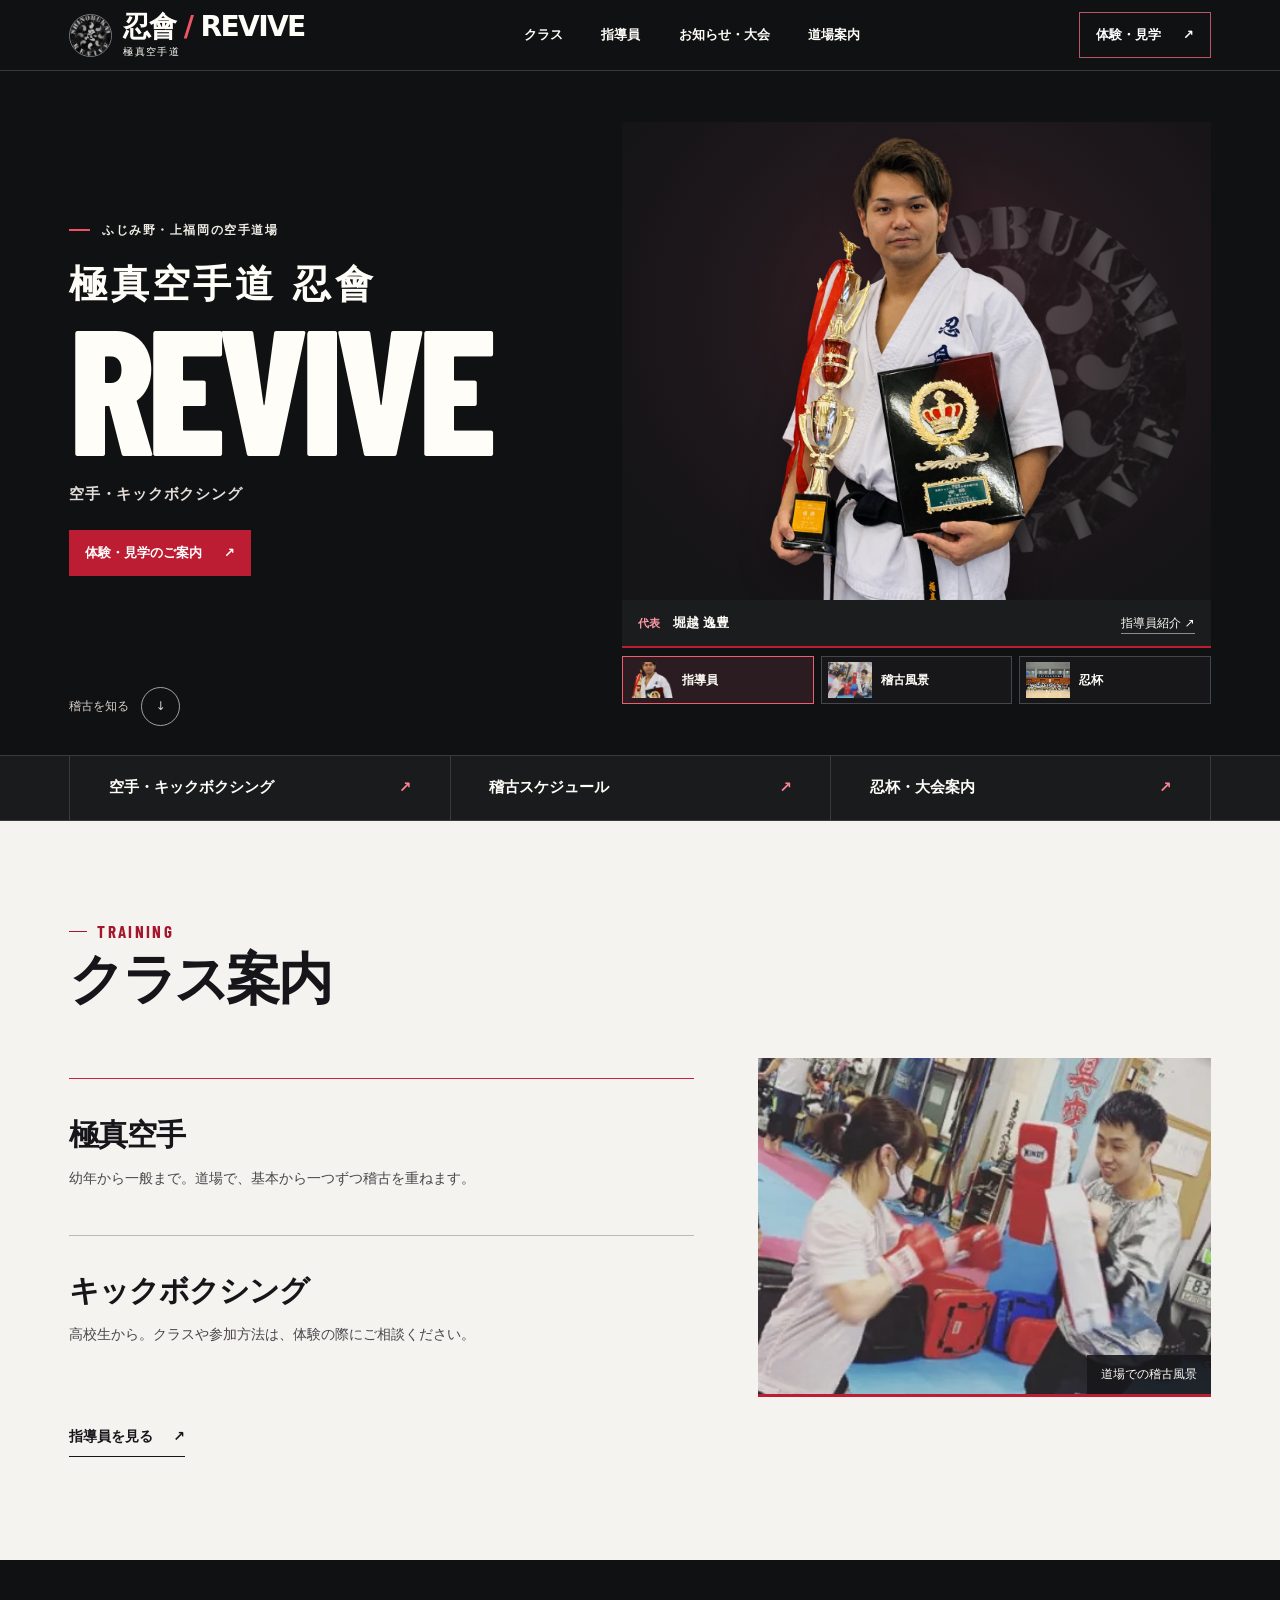
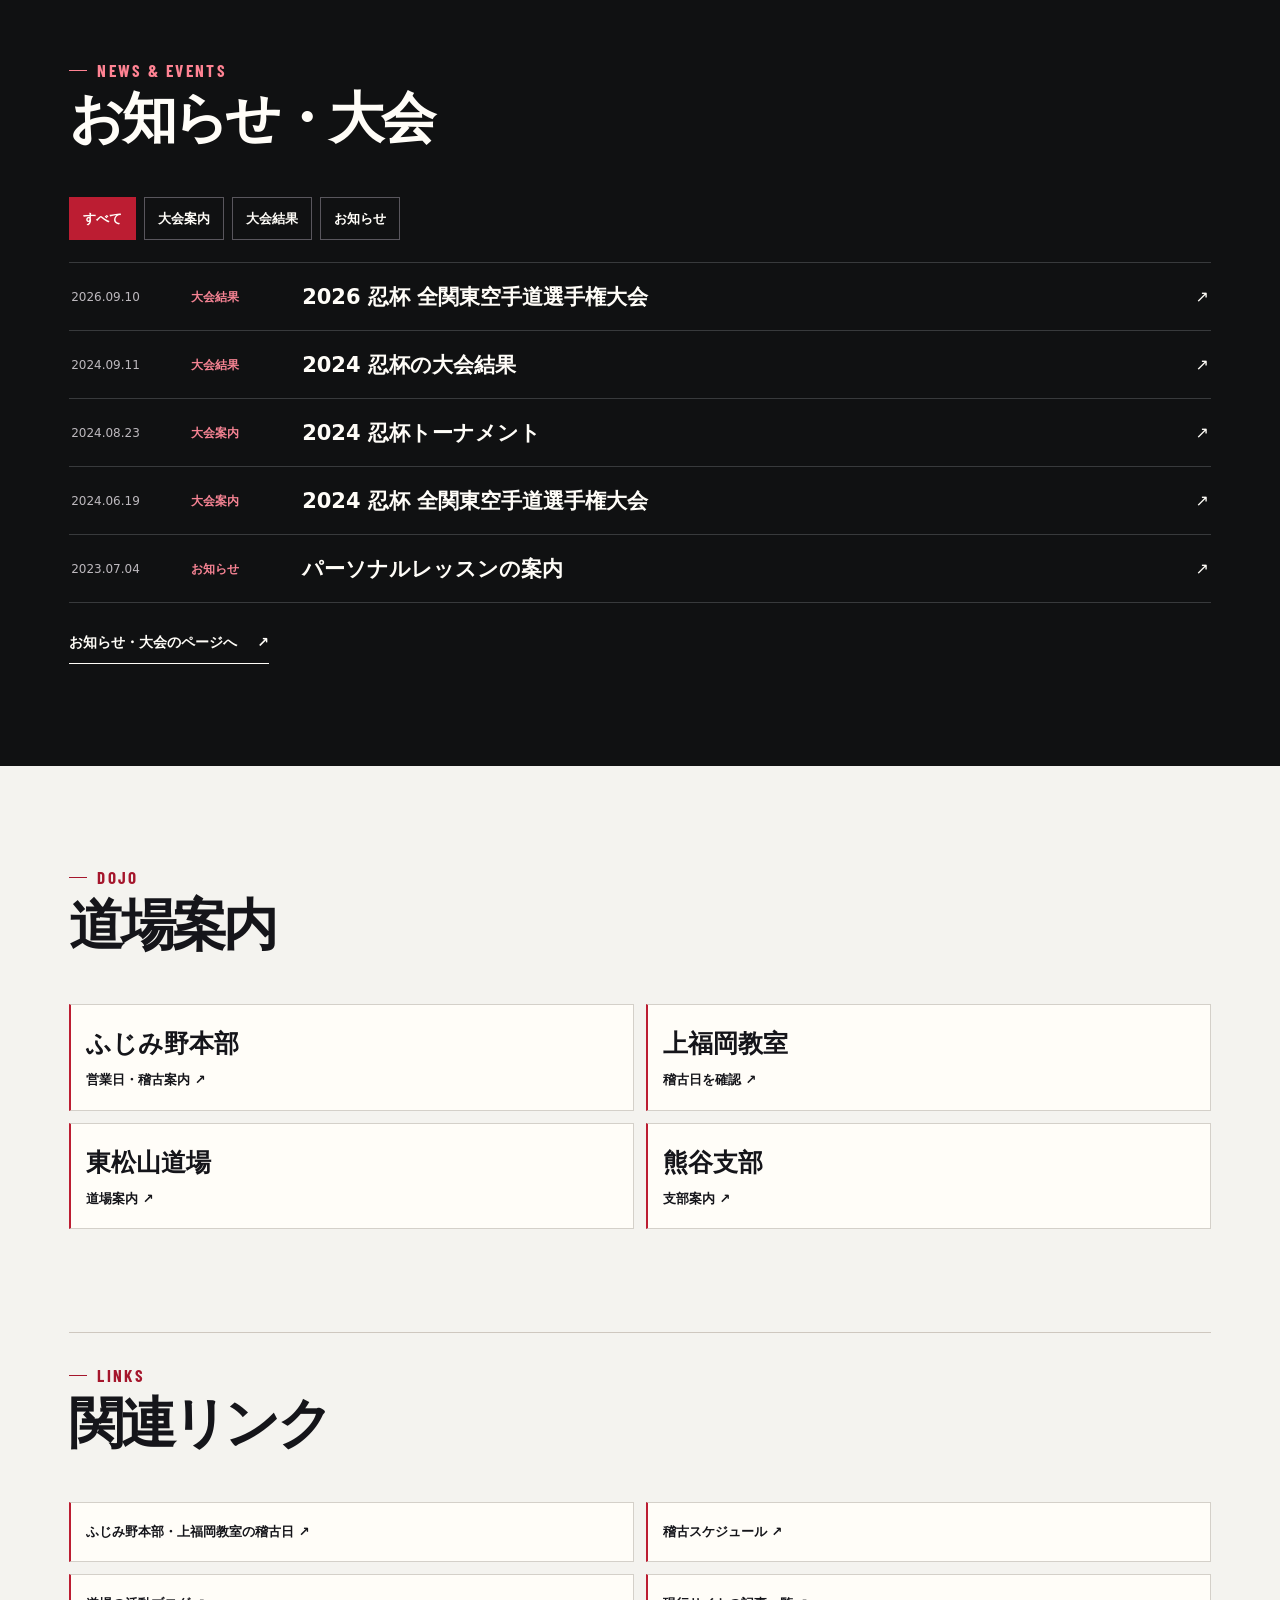
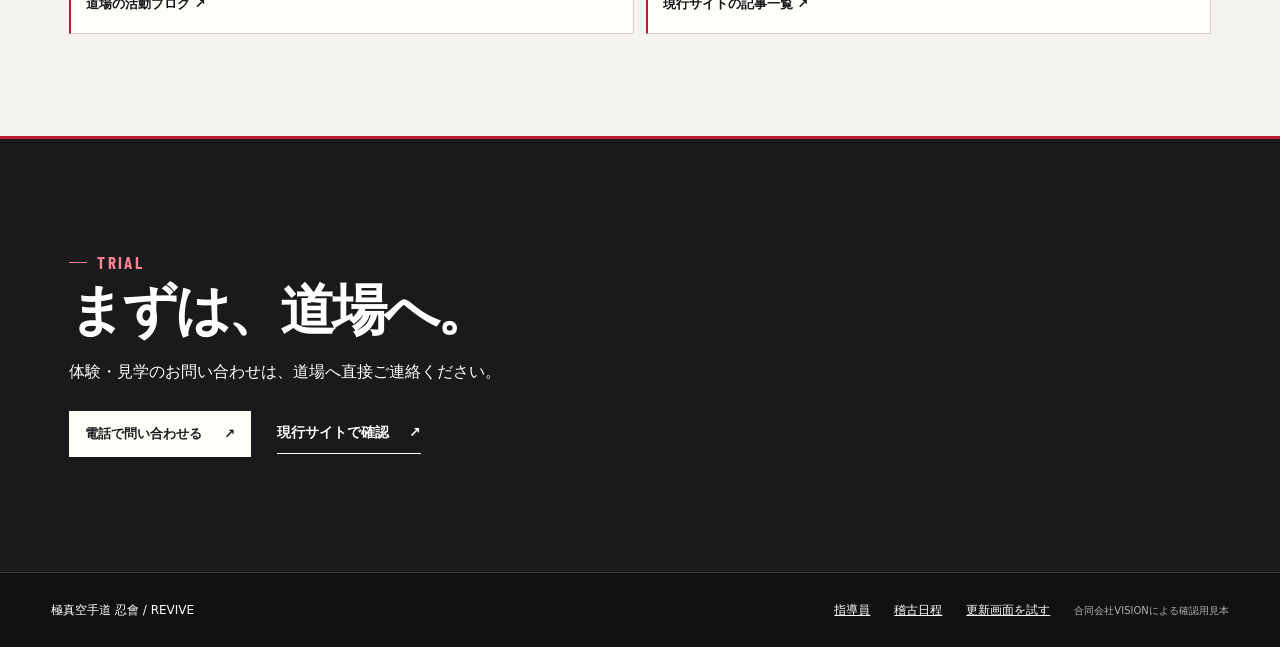
==== index.html @ 1cb671ec "Publish dojo website review" ====
<!doctype html>
<html lang="ja">
<head>
<meta charset="utf-8">
<meta name="viewport" content="width=device-width,initial-scale=1">
<meta name="robots" content="noindex">
<title>極真空手道 忍會 / REVIVE</title>
<link rel="preconnect" href="https://fonts.googleapis.com">
<link rel="stylesheet" href="https://fonts.googleapis.com/css2?family=Barlow+Condensed:wght@600;700;800&display=swap">
<link rel="stylesheet" href="site.css"><link rel="stylesheet" href="design.css">
<script src="data.js" defer></script>
<script src="site.js" defer></script>
<script src="reveal.js" defer></script>
<link rel="stylesheet" href="editorial.css"><link rel="stylesheet" href="opening.css">
<script src="opening.js" defer></script>
<link rel="icon" type="image/png" sizes="32x32" href="assets/shinobukai-favicon.png">
<link rel="apple-touch-icon" sizes="180x180" href="assets/shinobukai-touch.png">
<link rel="stylesheet" href="brand.css">
</head>
<body class="home-page">
<header class="header">
<a class="brand" href="#"><img class="brand-emblem" src="assets/shinobukai-emblem.png" alt="" width="44" height="44"><span class="brand-copy"><span class="brand-name">忍會 <span>/</span> REVIVE</span><small>極真空手道</small></span></a>
<nav aria-label="メイン"><a href="#classes">クラス</a><a href="instructors.html">指導員</a><a href="events.html">お知らせ・大会</a><a href="dojos.html">道場案内</a></nav>
<a class="button primary header-cta" href="#trial">体験・見学 <span aria-hidden="true">↗</span></a>
</header>
<main>
<section class="hero" aria-labelledby="hero-title">
<div class="hero-content">
<p class="eyebrow">ふじみ野・上福岡の空手道場</p>
<h1 id="hero-title"><span>極真空手道 忍會</span><strong><b>REVIVE</b></strong></h1>
<p class="hero-copy">空手・キックボクシング</p>
<a class="button primary" href="#trial">体験・見学のご案内 <span aria-hidden="true">↗</span></a>
</div>
<div class="opening-gallery">
<div class="opening-stage" id="opening-stage">
<figure class="opening-shot current" data-scene="coach">
<div class="coach-cutout"><img class="opening-photo" src="assets/horikoshi-cutout.webp" alt="道着姿でトロフィーと盾を持つ堀越逸豊" fetchpriority="high" width="760" height="1412"></div>
<figcaption><span>代表</span><strong>堀越 逸豊</strong><a href="instructors.html">指導員紹介 ↗</a></figcaption>
</figure>
<figure class="opening-shot" data-scene="practice" inert aria-hidden="true">
<img class="opening-photo" src="assets/training.webp" alt="道場で行うミット稽古" width="385" height="435">
<figcaption><span>稽古風景</span><strong>空手・キックボクシング</strong><a href="#classes">クラス案内 ↗</a></figcaption>
</figure>
<figure class="opening-shot" data-scene="cup" inert aria-hidden="true">
<img class="opening-photo" src="assets/cup-2026.webp" alt="2026年の忍杯の会場で撮影された集合写真" width="800" height="533">
<figcaption><span>2026年</span><strong>忍杯 全関東空手道選手権大会</strong><a href="events.html">大会ページ ↗</a></figcaption>
</figure>
</div>
<div class="opening-controls" aria-label="忍會の写真を切り替える" hidden>
<button type="button" aria-pressed="true" data-shot="coach" aria-controls="opening-stage"><img src="assets/horikoshi-cutout.webp" alt=""><span>指導員</span></button>
<button type="button" aria-pressed="false" data-shot="practice" aria-controls="opening-stage"><img src="assets/training.webp" alt=""><span>稽古風景</span></button>
<button type="button" aria-pressed="false" data-shot="cup" aria-controls="opening-stage"><img src="assets/cup-2026.webp" alt=""><span>忍杯</span></button>
</div>
</div>
<a class="hero-scroll" href="#classes">稽古を知る <span aria-hidden="true">↓</span></a>
</section>
<div class="shortcuts">
<a href="#classes">空手・キックボクシング <span aria-hidden="true">↗</span></a>
<a href="schedule.html">稽古スケジュール <span aria-hidden="true">↗</span></a>
<a href="events.html">忍杯・大会案内 <span aria-hidden="true">↗</span></a>
</div>
<section id="classes" class="section paper training">
<div class="section-inner">
<div class="section-heading" data-reveal><p class="eyebrow">TRAINING</p><h2>クラス案内</h2></div>
<div class="training-layout"><div class="classes" data-reveal>
<article><h3>極真空手</h3><p>幼年から一般まで。道場で、基本から一つずつ稽古を重ねます。</p></article>
<article><h3>キックボクシング</h3><p>高校生から。クラスや参加方法は、体験の際にご相談ください。</p></article>
</div><figure class="training-photo" data-reveal><img src="assets/training.webp" alt="道場でミットを使って稽古する様子" width="385" height="435" loading="lazy"><figcaption>道場での稽古風景</figcaption></figure></div>
<a class="text-link" href="instructors.html">指導員を見る <span aria-hidden="true">↗</span></a>
</div>
</section>
<section id="news" class="section">
<div class="section-inner">
<div class="section-heading" data-reveal><p class="eyebrow">NEWS &amp; EVENTS</p><h2>お知らせ・大会</h2></div>
<div class="filters" data-reveal role="group" aria-label="記事を絞り込む">
<button type="button" data-filter="すべて" aria-pressed="true">すべて</button>
<button type="button" data-filter="大会案内" aria-pressed="false">大会案内</button>
<button type="button" data-filter="大会結果" aria-pressed="false">大会結果</button>
<button type="button" data-filter="お知らせ" aria-pressed="false">お知らせ</button>
</div>
<div id="news-list" class="news-list"></div>
<a class="text-link" href="events.html">お知らせ・大会のページへ <span aria-hidden="true">↗</span></a>
</div>
</section>
<section id="dojo" class="section paper">
<div class="section-inner">
<div class="section-heading" data-reveal><p class="eyebrow">DOJO</p><h2>道場案内</h2></div>
<div class="dojo-grid" data-reveal>
<a href="dojos.html#fujimino"><strong>ふじみ野本部</strong><span>営業日・稽古案内 ↗</span></a>
<a href="dojos.html#kamifukuoka"><strong>上福岡教室</strong><span>稽古日を確認 ↗</span></a>
<a href="dojos.html#higashimatsuyama"><strong>東松山道場</strong><span>道場案内 ↗</span></a>
<a href="dojos.html#kumagaya"><strong>熊谷支部</strong><span>支部案内 ↗</span></a>
</div>
</div>
</section>
<section id="links" class="section paper links-section">
<div class="section-inner"><div class="section-heading" data-reveal><p class="eyebrow">LINKS</p><h2>関連リンク</h2></div><div id="site-links" class="site-links" data-reveal></div></div>
</section>
<section id="trial" class="trial">
<div class="section-inner" data-reveal>
<p class="eyebrow">TRIAL</p><h2>まずは、道場へ。</h2>
<p>体験・見学のお問い合わせは、道場へ直接ご連絡ください。</p>
<div class="trial-actions"><a class="button light" href="tel:05035675224">電話で問い合わせる <span aria-hidden="true">↗</span></a><a class="text-link" href="https://shinobukai2019.amebaownd.com/" target="_blank" rel="noopener">現行サイトで確認 <span aria-hidden="true">↗</span></a></div>
</div>
</section>
</main>
<footer class="footer"><span>極真空手道 忍會 / REVIVE</span><a href="instructors.html">指導員</a><a href="schedule.html">稽古日程</a><a href="edit.html">更新画面を試す</a><small>合同会社VISIONによる確認用見本</small></footer>
<dialog id="article" aria-labelledby="article-title"><div class="dialog-head"><span id="article-meta"></span><form method="dialog"><button class="close" aria-label="記事を閉じる">×</button></form></div><h2 id="article-title"></h2><p id="article-body"></p><div id="article-photos" class="article-photos"></div><div id="article-links" class="site-links"></div></dialog>
</body>
</html>
---- site.css ----
:root{--ink:#101012;--surface:#18181b;--paper:#f0ede7;--white:#faf8f2;--red:#b9192d;--line:#343436;--font:system-ui,"Yu Gothic",sans-serif;--display:"Barlow Condensed",Impact,sans-serif}
*,*::before,*::after{box-sizing:border-box}html{scroll-behavior:smooth}body{margin:0;background:var(--ink);color:var(--white);font-family:var(--font);line-height:1.7}a{color:inherit;text-decoration:none}button,input,select,textarea{font:inherit;color:inherit}button{cursor:pointer}button[hidden],[hidden]{display:none!important}h1,h2,h3,p{margin:0}img{display:block;max-width:100%}section{scroll-margin-top:64px}:focus-visible{outline:2px solid #ee6473;outline-offset:4px}
.header{min-height:76px;padding:12px clamp(18px,5vw,76px);display:flex;align-items:center;justify-content:space-between;gap:20px;background:var(--ink);border-bottom:1px solid var(--line)}
.brand{display:grid;line-height:1;gap:6px;white-space:nowrap}.brand-name{font-size:clamp(17px,2.2vw,31px);font-weight:900;letter-spacing:-.035em}.brand-name span{color:#ef5367}.brand small{font-size:10px;letter-spacing:.14em}.header nav{display:flex;gap:clamp(18px,3vw,47px);font-size:13px;font-weight:650}.header nav a:hover,.text-link:hover{color:#da3048}
.button{display:inline-flex;align-items:center;justify-content:center;gap:22px;min-height:46px;padding:10px 16px;border:0;font-size:13px;font-weight:750;white-space:nowrap}.primary{background:var(--red);color:white}.primary:hover{background:#94152a}.light{background:var(--white);color:#1c1c1e}
.hero{position:relative;display:grid;align-items:end;min-height:clamp(530px,78svh,770px);overflow:hidden;isolation:isolate;background:#131215}.hero::before{content:"";position:absolute;inset:0;z-index:-1;background:linear-gradient(90deg,#151416 21%,#151416f2 34%,#15141663 47%,#15141609 64%,transparent 80%),linear-gradient(0deg,#100f12a6,transparent 44%);pointer-events:none}
.hero-media{position:absolute;z-index:-2;top:0;right:0;bottom:0;width:65%;overflow:hidden;background:#373236}.hero-media img{width:100%;height:100%;object-fit:cover;object-position:50% 9%;filter:saturate(.82) contrast(1.02) brightness(1.07);animation:photo-in 1.65s cubic-bezier(.2,.7,.24,1) both}
.hero-content{padding:80px clamp(24px,7vw,120px) 85px;animation:text-in 1s ease-out both}.eyebrow{font-size:12px;font-weight:750;letter-spacing:.13em}.hero h1{line-height:1;font-weight:900}.hero h1 span{display:block;margin:21px 0 0;font-size:clamp(21px,3vw,39px);letter-spacing:.07em}.hero h1 strong{display:block;font:800 clamp(102px,16vw,250px)/.83 var(--display);letter-spacing:-.045em;margin:8px 0 24px}.hero-copy{font-weight:650;font-size:clamp(16px,2vw,24px);margin-bottom:24px}.hero-scroll{position:absolute;bottom:31px;right:clamp(18px,5vw,76px);font-size:12px;display:flex;gap:12px;color:#fff;align-items:center}.hero-scroll span{border:1px solid #fff9;width:39px;height:39px;display:grid;place-items:center;border-radius:50%}
.shortcuts{display:grid;grid-template-columns:repeat(3,minmax(0,1fr));background:#1d1c20;border-top:1px solid var(--line)}.shortcuts a{display:flex;justify-content:space-between;align-items:center;padding:19px clamp(12px,4vw,52px);gap:8px;border-right:1px solid var(--line);font-weight:700;font-size:clamp(12px,1.4vw,15px)}.shortcuts a:hover{background:#28262a}
.section-inner{width:min(calc(100% - 48px),1120px);margin:auto}.section{padding:clamp(60px,8vw,116px) 0}.paper{color:#15151a;background:var(--paper)}.section-heading{margin-bottom:28px}.section-heading .eyebrow{color:#d5485b}.paper .section-heading .eyebrow{color:#a5162c}.section-heading h2,.trial h2{font-size:clamp(31px,4.3vw,65px);font-weight:900;line-height:1.22;letter-spacing:-.055em;margin-top:6px}
.training-layout{display:grid;grid-template-columns:1.16fr .84fr;gap:clamp(18px,5vw,70px);align-items:center}.training-layout img{width:100%;height:100%;max-height:360px;object-fit:cover;object-position:50% 32%}.classes{display:grid;gap:15px}.classes article{padding:15px 0;border-top:1px solid #bdbab6}.classes h3{font-size:clamp(19px,2.6vw,30px);font-weight:850}.classes p{margin-top:7px;color:#49454a;font-size:14px}.text-link{display:inline-flex;margin-top:20px;align-items:center;gap:20px;border-bottom:1px solid;padding:8px 0;font-weight:750;font-size:14px}
.filters{display:flex;gap:8px;flex-wrap:wrap;margin-bottom:22px}.filters button,.edit-switch button{background:transparent;border:1px solid #59565d;padding:8px 13px;min-height:43px;font-size:13px;font-weight:750}.filters button[aria-pressed="true"]{background:#eee9e2;border-color:#eee9e2;color:#121216}.news-list{border-top:1px solid var(--line)}.news-item{display:grid;grid-template-columns:106px 97px 1fr auto;align-items:center;text-align:left;gap:14px;width:100%;padding:19px 2px;background:transparent;border:0;border-bottom:1px solid var(--line)}.news-item:hover{background:#232127}.news-item time,.news-item .category{font-size:12px}.news-item time{color:#bdb9be}.news-item .category{color:#f58393;font-weight:750}.news-item strong{font-size:clamp(15px,2vw,21px);line-height:1.35}.empty{padding:16px 0;color:#a8a4a9}
.dojo-grid,.site-links{display:grid;grid-template-columns:repeat(2,minmax(0,1fr));gap:12px}.dojo-grid a,.site-links a{min-width:0;border:1px solid #c8c4bc;padding:18px 15px;display:grid;gap:4px;overflow-wrap:anywhere}.dojo-grid a:hover,.site-links a:hover{border-color:var(--red)}.dojo-grid strong{font-size:clamp(16px,3vw,25px)}.dojo-grid span,.site-links a{font-size:13px;font-weight:720}.links-section{padding-top:0}
.trial{background:#a21a30;color:white;padding:clamp(65px,9vw,125px) 0}.trial p:not(.eyebrow){margin:13px 0 26px}.footer{padding:27px clamp(20px,4vw,64px);display:flex;gap:12px 24px;flex-wrap:wrap;align-items:center;border-top:1px solid var(--line);font-size:12px}.footer a{margin-left:auto;text-decoration:underline}.footer small{opacity:.68}
dialog{border:0;background:var(--paper);color:#161619;width:min(680px,calc(100% - 28px));max-height:calc(100dvh - 24px);padding:clamp(19px,4vw,36px);overscroll-behavior:contain}dialog::backdrop{background:#08080bc4}.dialog-head{display:flex;align-items:center;justify-content:space-between;color:#942037;font-size:13px;font-weight:750;gap:14px}.close{width:44px;height:44px;background:transparent;border:1px solid #b9b4ab;border-radius:50%;font-size:24px}dialog h2{font-size:clamp(21px,5vw,33px);margin:9px 0 15px;line-height:1.25}#article-body{white-space:pre-wrap;overflow-wrap:anywhere}.article-photos{display:grid;gap:12px;margin:18px 0}.article-photos img{width:100%;background:#ddd}
.editor{background:#eae7e0;color:#18181c}.edit-header{padding:16px clamp(17px,4vw,50px);display:flex;justify-content:space-between;align-items:center;background:#17161a;color:white;gap:12px}.edit-header a{border-bottom:1px solid #b3afb5;font-size:13px}.edit-main{width:min(calc(100% - 30px),700px);margin:31px auto 54px}.edit-main h1{font-size:clamp(27px,7vw,46px);line-height:1.2}.edit-hint{color:#57525a;font-size:13px;margin:8px 0 20px}.edit-switch{display:flex;gap:8px;margin-bottom:15px}.edit-switch button{border-color:#b4aeb4}.edit-switch button[aria-pressed="true"]{background:#252329;color:white;border-color:#252329}.edit-main form,.edit-main section{background:#faf8f3;padding:clamp(15px,4vw,26px);border:1px solid #d4cfc6;margin-bottom:18px}.edit-main h2{font-size:19px;margin-bottom:14px}.edit-main label{display:grid;gap:5px;margin:12px 0;font-size:13px;font-weight:750}.edit-main input,.edit-main select,.edit-main textarea{width:100%;min-width:0;background:#fff;border:1px solid #b5afb3;padding:9px 10px;font-weight:500;font-size:16px;border-radius:0}.edit-main input[type=date]{min-height:44px}.edit-main input[type=file]{font-size:14px}.field-heading{font-size:13px;font-weight:750;margin:14px 0 5px}.field-heading span{font-weight:450;color:#615a60;margin-left:7px}.link-input{display:grid;grid-template-columns:1fr 1.5fr auto;gap:6px;align-items:end}.link-input button{margin-bottom:12px}.secondary{display:inline-flex;align-items:center;min-height:42px;background:transparent;border:1px solid #b4aeb4;padding:6px 10px;font-size:13px;font-weight:700}.edit-actions{display:flex;gap:8px;flex-wrap:wrap;margin-top:18px}.edit-result{font-size:13px;margin-top:8px;color:#2e634e}.edit-result.error{color:#a51e31}.saved-row{display:flex;gap:9px;align-items:center;flex-wrap:wrap;padding:10px 0;border-top:1px solid #ddd7ce}.saved-row strong{font-size:13px;flex:1;overflow-wrap:anywhere}.photo-list{display:flex;flex-wrap:wrap;gap:9px}.photo-list figure{margin:0}.photo-list img{width:85px;height:64px;object-fit:cover}.photo-list button{font-size:12px;min-height:34px;padding:4px 8px}
@keyframes text-in{from{opacity:0;transform:translateY(18px)}to{opacity:1;transform:none}}@keyframes photo-in{from{transform:scale(1.06);opacity:.4}to{transform:scale(1);opacity:1}}
@media(max-width:700px){.header{min-height:65px;gap:10px}.header nav{display:none}.header-cta{min-height:40px;padding:6px 10px;gap:8px;font-size:12px}.hero{min-height:min(685px,86svh)}.hero::before{background:linear-gradient(0deg,#101012 4%,#141215d6 30%,#14121570 47%,transparent 68%)}.hero-media{width:100%}.hero-media img{object-position:49% 13%}.hero-content{padding-bottom:84px}.hero h1 strong{font-size:clamp(92px,25vw,132px)}.hero-scroll{bottom:17px;right:21px;gap:8px}.hero-scroll span{height:34px;width:34px}.shortcuts a{padding:13px 9px;line-height:1.35}.training-layout{grid-template-columns:1fr}.training-layout img{max-height:310px}.news-item{grid-template-columns:auto 1fr auto;gap:6px 10px;padding:13px 0}.news-item strong{grid-column:1 / span 2;grid-row:2}.news-item .arrow{grid-column:3;grid-row:1 / span 2}.footer a{margin-left:0}.footer small{width:100%}.link-input{grid-template-columns:1fr auto}.link-input label{grid-column:1;margin:4px 0}.link-input button{grid-column:2;grid-row:2;margin:0 0 4px}}
@media(prefers-reduced-motion:reduce){html{scroll-behavior:auto}*,*::before,*::after{animation:none!important;transition:none!important}}
.trial-actions{display:flex;align-items:center;flex-wrap:wrap;gap:14px 26px}.trial-actions .text-link{margin-top:0}.trial-actions .text-link:hover{color:#fff}
---- design.css ----
body { --accent-line: #c52138; }
.header { position: sticky; top: 0; z-index: 5; }
.footer a + a { margin-left: 0; }
.header-cta, .hero .primary, .trial .button {
  clip-path: polygon(0 0, calc(100% - 8px) 0, 100% 8px, 100% 100%, 0 100%);
  transition: background .22s ease, color .22s ease;
}
.header-cta:focus-visible, .hero .primary:focus-visible, .trial .button:focus-visible {
  outline-offset: -4px;
}
.hero-media::after {
  content: "";
  position: absolute;
  inset: 0;
  background: linear-gradient(112deg, transparent 30%, #fff6df22 48%, transparent 61%);
  transform: translateX(-110%);
  animation: portrait-light 1.4s .16s ease-out both;
  pointer-events: none;
}
.hero-content .eyebrow { display: flex; align-items: center; gap: 12px; }
.hero-content .eyebrow::before { content: ""; width: 21px; height: 2px; background: #f04f65; }
.shortcuts { border-top: 2px solid var(--accent-line); }
.shortcuts a { transition: background .22s ease; }
.shortcuts a span, .dojo-grid a span:last-child { transition: transform .22s ease; }
.shortcuts a:hover span, .dojo-grid a:hover span:last-child { transform: translateX(3px); }
.section-heading .eyebrow, .trial .eyebrow {
  display: flex;
  align-items: center;
  gap: 10px;
  letter-spacing: .16em;
}
.section-heading .eyebrow::before, .trial .eyebrow::before {
  content: "";
  display: block;
  width: 24px;
  height: 2px;
  background: currentColor;
}
.section-heading { margin-bottom: clamp(24px, 4vw, 45px); }
.training-photo { margin: 0; position: relative; overflow: hidden; background: #1b1a1d; }
.training-photo img { max-height: none; aspect-ratio: 1.15; object-position: 49% 37%; }
.training-photo figcaption {
  position: absolute;
  bottom: 0;
  right: 0;
  padding: 9px 14px;
  background: #18181be5;
  color: var(--white);
  font-size: 12px;
}
.classes article { padding: 18px 0; }
.classes article:first-child { border-top-color: var(--accent-line); }
.news-item {
  transition: background .2s ease, color .2s ease;
  animation: row-in .44s ease both;
  animation-delay: var(--row-delay, 0ms);
}
.news-item:hover .arrow, .news-item:focus-visible .arrow { color: #ff8a9c; }
.filters button { transition: background .2s ease, border-color .2s ease, color .2s ease; }
.filters button[aria-pressed="true"] { border-color: #f58595; }
.dojo-grid a, .links-section .site-links a {
  background: #faf8f2;
  border-top: 2px solid #b8b0aa;
  transition: border-color .2s ease, background .2s ease;
}
.dojo-grid a:hover, .links-section .site-links a:hover { border-top-color: var(--accent-line); background: #fff; }
.links-section .section-inner { padding-top: 34px; border-top: 1px solid #cec7bf; }
.trial { position: relative; isolation: isolate; overflow: hidden; }
.trial::after {
  content: "";
  position: absolute;
  z-index: -1;
  inset: -60% -26% -80% 64%;
  transform: skewX(-22deg);
  background: #72142655;
}
.trial .eyebrow { color: #ffe2e7; }
.motion [data-reveal] { opacity: 0; transform: translateY(19px); }
.motion [data-reveal].in-view, .motion [data-reveal]:focus-within {
  opacity: 1;
  transform: translateY(0);
  transition: opacity .52s ease, transform .65s cubic-bezier(.16,.72,.25,1);
}
@keyframes portrait-light {
  from { transform: translateX(-130%); opacity: .7; }
  to { transform: translateX(108%); opacity: 0; }
}
@keyframes row-in {
  from { opacity: 0; transform: translateY(7px); }
  to { opacity: 1; transform: none; }
}
@media (max-width: 700px) {
  .training-photo img { aspect-ratio: 5 / 3; object-position: 48% 43%; }
  .trial::after { left: 69%; }
}
@media (prefers-reduced-motion: reduce) {
  .hero-media::after { display: none; }
  .motion [data-reveal] { opacity: 1; transform: none; }
}
---- editorial.css ----
:root {
  --ink: #101112;
  --paper: #f4f3ef;
  --white: #fffdf8;
  --red: #bc1d32;
  --line: #383a3c;
  --edge: clamp(21px, 5.4vw, 84px);
}
.header {
  min-height: 70px;
  padding-inline: var(--edge);
}
.brand-name { font-weight: 850; letter-spacing: -.06em; }
.header nav { font-size: 13px; }
.header-cta, .hero .primary, .trial .button { clip-path: none; }
.header-cta { background: transparent; border: 1px solid #b85763; }
.header-cta:hover { background: var(--red); border-color: var(--red); }
.section-inner { width: min(calc(100% - var(--edge) * 2), 1200px); }
.section-heading { position: relative; }
.section-heading h2, .subhero h1 { letter-spacing: -.065em; }
.section-heading .eyebrow, .trial .eyebrow {
  font: 700 17px/1 var(--display);
  letter-spacing: .14em;
}
.section-heading .eyebrow::before, .trial .eyebrow::before, .subhero-label::before {
  width: 18px;
  height: 1px;
}

.hero {
  min-height: clamp(570px, 80svh, 810px);
  padding-inline: var(--edge);
  align-items: center;
  background: var(--ink);
}
.hero::before { display: none; }
.hero-content { z-index: 1; padding: 64px 0; width: fit-content; }
.hero-content .eyebrow { color: #eeeae4; font-size: 12px; }
.hero h1 span { margin-top: 25px; font-size: clamp(20px, 3vw, 41px); letter-spacing: .09em; }
.hero h1 strong { font-size: clamp(109px, 16vw, 260px); margin: 8px 0 24px; }
.hero-copy { color: #e3ddd9; font-size: 15px; margin-bottom: 22px; letter-spacing: .05em; }
.hero-media {
  margin: 0;
  width: 49%;
  inset: 24px var(--edge) 24px auto;
  border-top: 1px solid #aaa097;
  border-bottom: 3px solid var(--red);
}
.hero-media img {
  object-position: 50% 12%;
  filter: saturate(.76) brightness(1.06) contrast(1.04);
}
.hero-media figcaption {
  position: absolute;
  bottom: 0;
  right: 0;
  z-index: 1;
  padding: 10px 15px;
  font-size: 12px;
  letter-spacing: .06em;
  color: #fff;
  background: #111213e6;
}
.hero-media::after { animation-duration: 2s; }
.hero-scroll {
  left: var(--edge);
  right: auto;
  bottom: 29px;
  color: #d8d0cb;
}
.shortcuts {
  padding-inline: var(--edge);
  border-top: 1px solid var(--line);
  border-bottom: 1px solid var(--line);
  background: #1a1b1d;
}
.shortcuts a {
  border-left: 1px solid var(--line);
  border-right: 0;
  padding-inline: clamp(10px, 3vw, 44px);
}
.shortcuts a:last-child { border-right: 1px solid var(--line); }
.shortcuts a span { color: #ff8393; }
.training-photo { border-bottom: 3px solid var(--red); }
.training-photo img { filter: saturate(.81) contrast(1.05); aspect-ratio: 1.35; }
.classes article { padding-block: clamp(16px, 2.3vw, 31px); }
.classes h3 { letter-spacing: -.035em; }
#news .section-heading .eyebrow { color: #ff8393; }
.news-item { min-height: 68px; }
.filters button[aria-pressed="true"] { background: var(--red); color: var(--white); border-color: var(--red); }
.dojo-grid a, .links-section .site-links a, .branch, .schedule-list article {
  border: 1px solid #d4d0c9;
  border-left: 2px solid var(--red);
  background: var(--white);
}
.trial { background: #191a1c; border-top: 3px solid var(--red); }
.trial::after { display: none; }
.trial .eyebrow { color: #ff8393; }

.subhero { background: var(--ink); border-bottom-width: 1px; }
.subhero::after {
  opacity: 1;
  inset: auto var(--edge) 0 auto;
  width: min(30%, 320px);
  height: 7px;
  background: var(--red);
  transform: none;
}
.subhero h1 { font-size: clamp(39px, 7.6vw, 91px); }
.local-nav { background: #1a1b1d; }
.coach { border: 0; border-bottom: 1px solid #d1cdc7; background: var(--paper); padding-bottom: clamp(24px, 4vw, 54px); }
.coach-image { border-bottom: 3px solid var(--red); }
.coach-image img { filter: saturate(.8) contrast(1.04); }
.coach-copy h2 { font-size: clamp(31px, 5.5vw, 68px); }
.coach-copy h3 { margin-top: 21px; padding-top: 14px; }
.coach-copy li { margin-block: 4px; }
.calendar-callout { border-left-color: var(--red); }
.schedule-list strong span { color: #a3162b; }

@media (max-width: 700px) {
  .header { min-height: 60px; }
  .hero { min-height: auto; display: flex; flex-direction: column; align-items: stretch; padding-top: 15px; padding-bottom: 26px; }
  .hero-media { position: relative; inset: auto; width: 100%; aspect-ratio: 1.22; order: 0; }
  .hero-media img { object-position: 50% 13%; }
  .hero-media figcaption { font-size: 10px; padding: 6px 10px; }
  .hero-content { order: 1; padding: 23px 0 10px; }
  .hero h1 span { margin-top: 11px; }
  .hero h1 strong { font-size: clamp(86px, 27vw, 135px); margin: 4px 0 15px; }
  .hero-copy { margin-bottom: 13px; font-size: 14px; }
  .hero-scroll { right: var(--edge); left: auto; bottom: 23px; font-size: 0; }
  .hero-scroll span { font-size: 13px; }
  .shortcuts { padding-inline: 0; }
  .shortcuts a { border-left: 0; border-right: 1px solid var(--line); }
  .coach-copy { padding: 20px 0 0; }
}
.page-dojos { --subhero-photo: url("assets/training.webp"); --subhero-focus: 50% 33%; }
.page-events { --subhero-photo: url("assets/cup-2026.webp"); --subhero-focus: 50% 60%; }
:is(.page-dojos, .page-events) .subhero::before {
  content: "";
  position: absolute;
  z-index: -1;
  inset: 0 0 0 43%;
  background-image: linear-gradient(90deg,#101112 0%,#1011123d 55%,#10111238), var(--subhero-photo);
  background-size: cover;
  background-position: center, var(--subhero-focus);
  animation: subhero-photo-in .9s ease both;
}
.page-schedule .subhero::before {
  content: "";
  position: absolute;
  inset: 0 0 0 42%;
  z-index: -1;
  background: repeating-linear-gradient(125deg,#17181b 0 14px,#242125 14px 15px);
  mask-image: linear-gradient(90deg,transparent, #000 55%);
}
@keyframes subhero-photo-in {
  from { opacity: .2; transform: translateX(12px); }
  to { opacity: 1; transform: none; }
}
@media (max-width: 700px) {
  :is(.page-dojos, .page-events) .subhero::before {
    inset-inline-start: 36%;
    background-image: linear-gradient(90deg,#101112 0%,#1011128d 52%,#10111245), var(--subhero-photo);
  }
}

.page-instructors {
  --profile-crest: url("assets/shinobukai-emblem.png");
  --profile-crest-red: grayscale(1) sepia(1) saturate(25) hue-rotate(330deg) brightness(.87);
}
.page-instructors .subhero::before, .page-instructors .coach-image::before {
  content: "";
  position: absolute;
  background: var(--profile-crest) center / contain no-repeat;
  filter: var(--profile-crest-red);
  pointer-events: none;
}
.page-instructors .subhero::before {
  z-index: -1;
  inset: -38% 1% -41% 53%;
  opacity: .3;
}
.page-instructors .coach-image {
  position: relative;
  isolation: isolate;
  aspect-ratio: 1.12;
  height: auto;
  width: 100%;
  background: radial-gradient(ellipse at 52% 34%, #321e23 0%, #20181c 50%, #111113 89%);
}
.page-instructors .coach-image::before {
  inset: 6% 7%;
  opacity: .68;
}
.page-instructors .coach-image img {
  position: absolute;
  inset: 5% 0 auto;
  width: 100%;
  height: 95%;
  min-height: 0;
  max-height: none;
  aspect-ratio: auto;
  object-fit: contain;
  object-position: center top;
  filter: drop-shadow(0 10px 17px #0c080ca0);
}
.page-instructors .portrait-long img { height: 116%; }
@media (max-width: 700px) {
  .page-instructors .subhero::before { inset: -23% -8% -23% 47%; opacity: .26; }
}
---- opening.css ----
.home-page .hero {
  display: grid;
  grid-template-columns: minmax(0, .92fr) minmax(0, 1.08fr);
  align-items: center;
  gap: clamp(24px, 4vw, 69px);
  min-height: 0;
  padding-block: clamp(25px, 4vw, 55px);
  overflow: visible;
}
.home-page .hero-content {
  grid-column: 1;
  grid-row: 1;
  width: auto;
  padding: 44px 0 75px;
}
.home-page .hero h1 strong {
  display: block;
  font-size: clamp(96px, 14vw, 225px);
  overflow: hidden;
  padding-bottom: .05em;
  margin-bottom: 13px;
}
.home-page .hero h1 b {
  display: block;
  font-weight: inherit;
  animation: opening-type 1.1s cubic-bezier(.16,.76,.22,1) both;
}
.home-page .hero-scroll { bottom: 29px; }
.opening-gallery {
  grid-column: 2;
  grid-row: 1;
  min-width: 0;
  animation: opening-appear .9s ease-out both;
}
.opening-stage {
  position: relative;
  aspect-ratio: 1.12;
  overflow: hidden;
  border-bottom: 2px solid var(--red);
  background: #262628;
}
.opening-shot {
  position: absolute;
  display: grid;
  grid-template-rows: 1fr auto;
  inset: 0;
  margin: 0;
  opacity: 0;
  visibility: hidden;
  transition: opacity .34s ease, visibility .34s;
}
.opening-shot.current { opacity: 1; visibility: visible; }
.opening-photo {
  width: 100%;
  height: 100%;
  min-height: 0;
  object-fit: cover;
  object-position: 50% 8%;
  filter: saturate(.87) contrast(1.04);
}
.opening-shot[data-scene="practice"] .opening-photo { object-position: 50% 37%; }
.opening-shot[data-scene="cup"] .opening-photo { object-position: center 63%; }
.opening-shot.current .opening-photo { animation: opening-photo .85s cubic-bezier(.2,.6,.25,1) both; }
.opening-shot figcaption {
  display: flex;
  gap: 4px 13px;
  flex-wrap: wrap;
  align-items: baseline;
  padding: 12px 16px;
  background: #1b1c1e;
  color: var(--white);
  font-size: 13px;
}
.opening-shot figcaption > span { color: #ff9aa8; font-size: 11px; font-weight: 730; }
.opening-shot figcaption > strong { font-weight: 800; }
.opening-shot figcaption a { margin-left: auto; font-size: 12px; border-bottom: 1px solid #908c8b; }
.opening-controls {
  display: grid;
  grid-template-columns: repeat(3, minmax(0,1fr));
  gap: 7px;
  margin-top: 8px;
}
.opening-controls button {
  display: flex;
  align-items: center;
  gap: 9px;
  padding: 5px 6px;
  min-height: 46px;
  border: 1px solid #44464a;
  background: #171719;
  color: var(--white);
  text-align: left;
  font-size: 12px;
  font-weight: 700;
  transition: border-color .2s, background .2s;
}
.opening-controls button[aria-pressed="true"] { background: #2a1c20; border-color: #ef5e70; }
.opening-controls button:hover { border-color: #ef8292; }
.opening-controls img { width: 44px; height: 36px; object-fit: cover; object-position: center 17%; }
.opening-controls button:last-child img { object-position: center; }
@keyframes opening-type {
  from { transform: translateY(110%); }
  to { transform: translateY(0); }
}
@keyframes opening-appear {
  from { opacity: .1; transform: translateY(13px); }
  to { opacity: 1; transform: none; }
}
@keyframes opening-photo {
  from { transform: scale(1.035); }
  to { transform: scale(1); }
}
@media (max-width: 800px) {
  .home-page .hero { display: flex; flex-direction: column; gap: 20px; padding-block: 16px 27px; align-items: stretch; }
  .home-page .hero-content { order: 0; padding: clamp(24px, 7vw, 65px) 0 14px; }
  .home-page .hero h1 strong { font-size: clamp(85px, 24vw, 158px); }
  .home-page .hero-scroll { position: static; align-self: flex-end; margin-top: -9px; padding-block: 2px; }
  .opening-stage { aspect-ratio: 1.36; }
  .opening-shot figcaption { padding: 8px 10px; font-size: 12px; }
  .opening-shot figcaption > a { font-size: 11px; }
  .opening-controls button { font-size: 11px; gap: 5px; }
  .opening-controls img { width: min(31%, 38px); height: 29px; }
}
.coach-cutout {
  position: relative;
  min-height: 0;
  overflow: hidden;
  background: radial-gradient(ellipse at 54% 40%, #42232b 0%, #21191d 43%, #151416 81%);
}
.coach-cutout::before {
  content: "";
  position: absolute;
  inset: 8% 4% 0 37%;
  background: url("assets/shinobukai-emblem.png") center / contain no-repeat;
  opacity: .28;
  transform: rotate(-10deg);
}
.coach-cutout .opening-photo {
  position: absolute;
  inset: 2% 0 auto;
  height: 115%;
  object-fit: contain;
  object-position: 50% top;
  filter: drop-shadow(3px 14px 16px #100e11a8);
}
@media (max-width: 800px) {
  .opening-stage { aspect-ratio: 1.2; }
  .coach-cutout .opening-photo { height: 116%; }
}
---- brand.css ----
.brand, .editor-brand { display: inline-flex; gap: 11px; align-items: center; }
.brand-copy { display: grid; gap: 5px; }
.brand .brand-emblem, .editor-brand .brand-emblem {
  display: block;
  flex: 0 0 auto;
  width: 43px;
  height: 43px;
  border: 1px solid #77777e;
  border-radius: 50%;
}
.editor-brand .brand-emblem { width: 38px; height: 38px; }
@media (max-width: 700px) {
  .brand, .editor-brand { gap: 8px; }
  .brand .brand-emblem { width: 35px; height: 35px; }
}
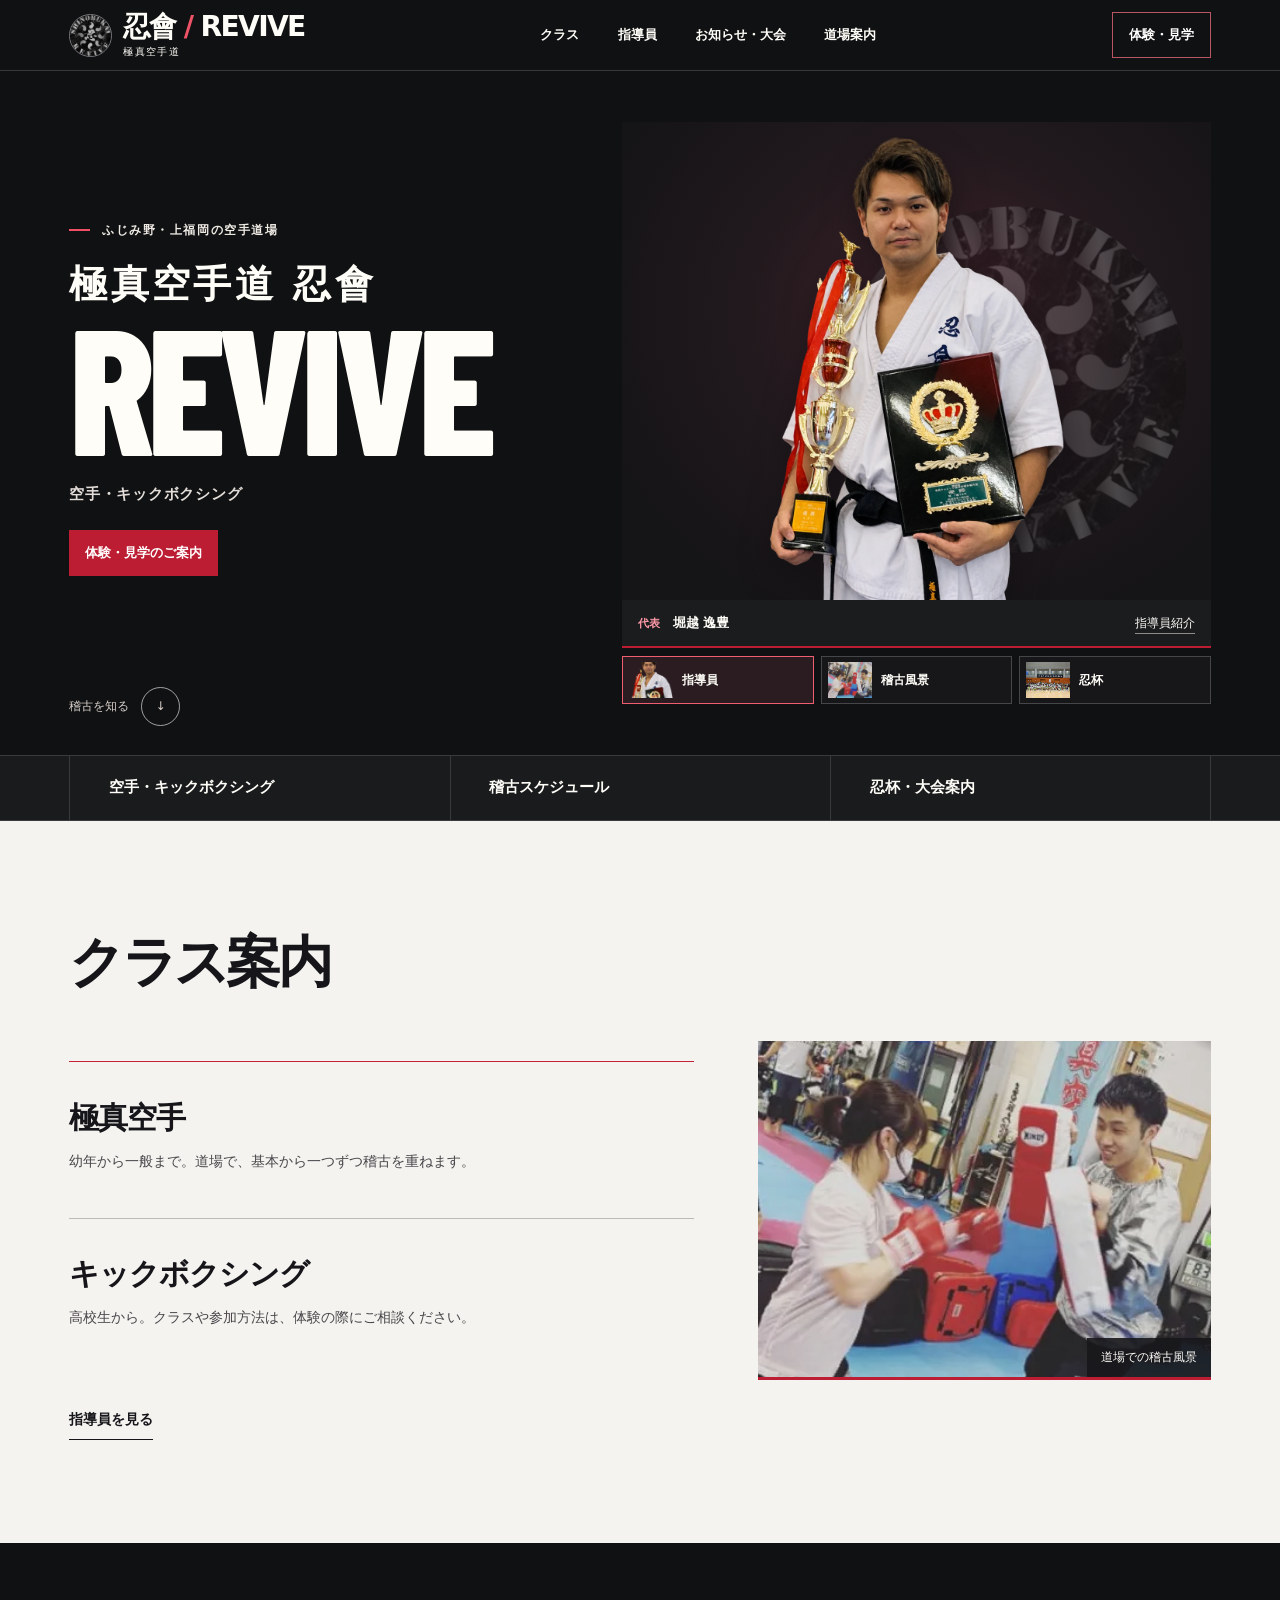
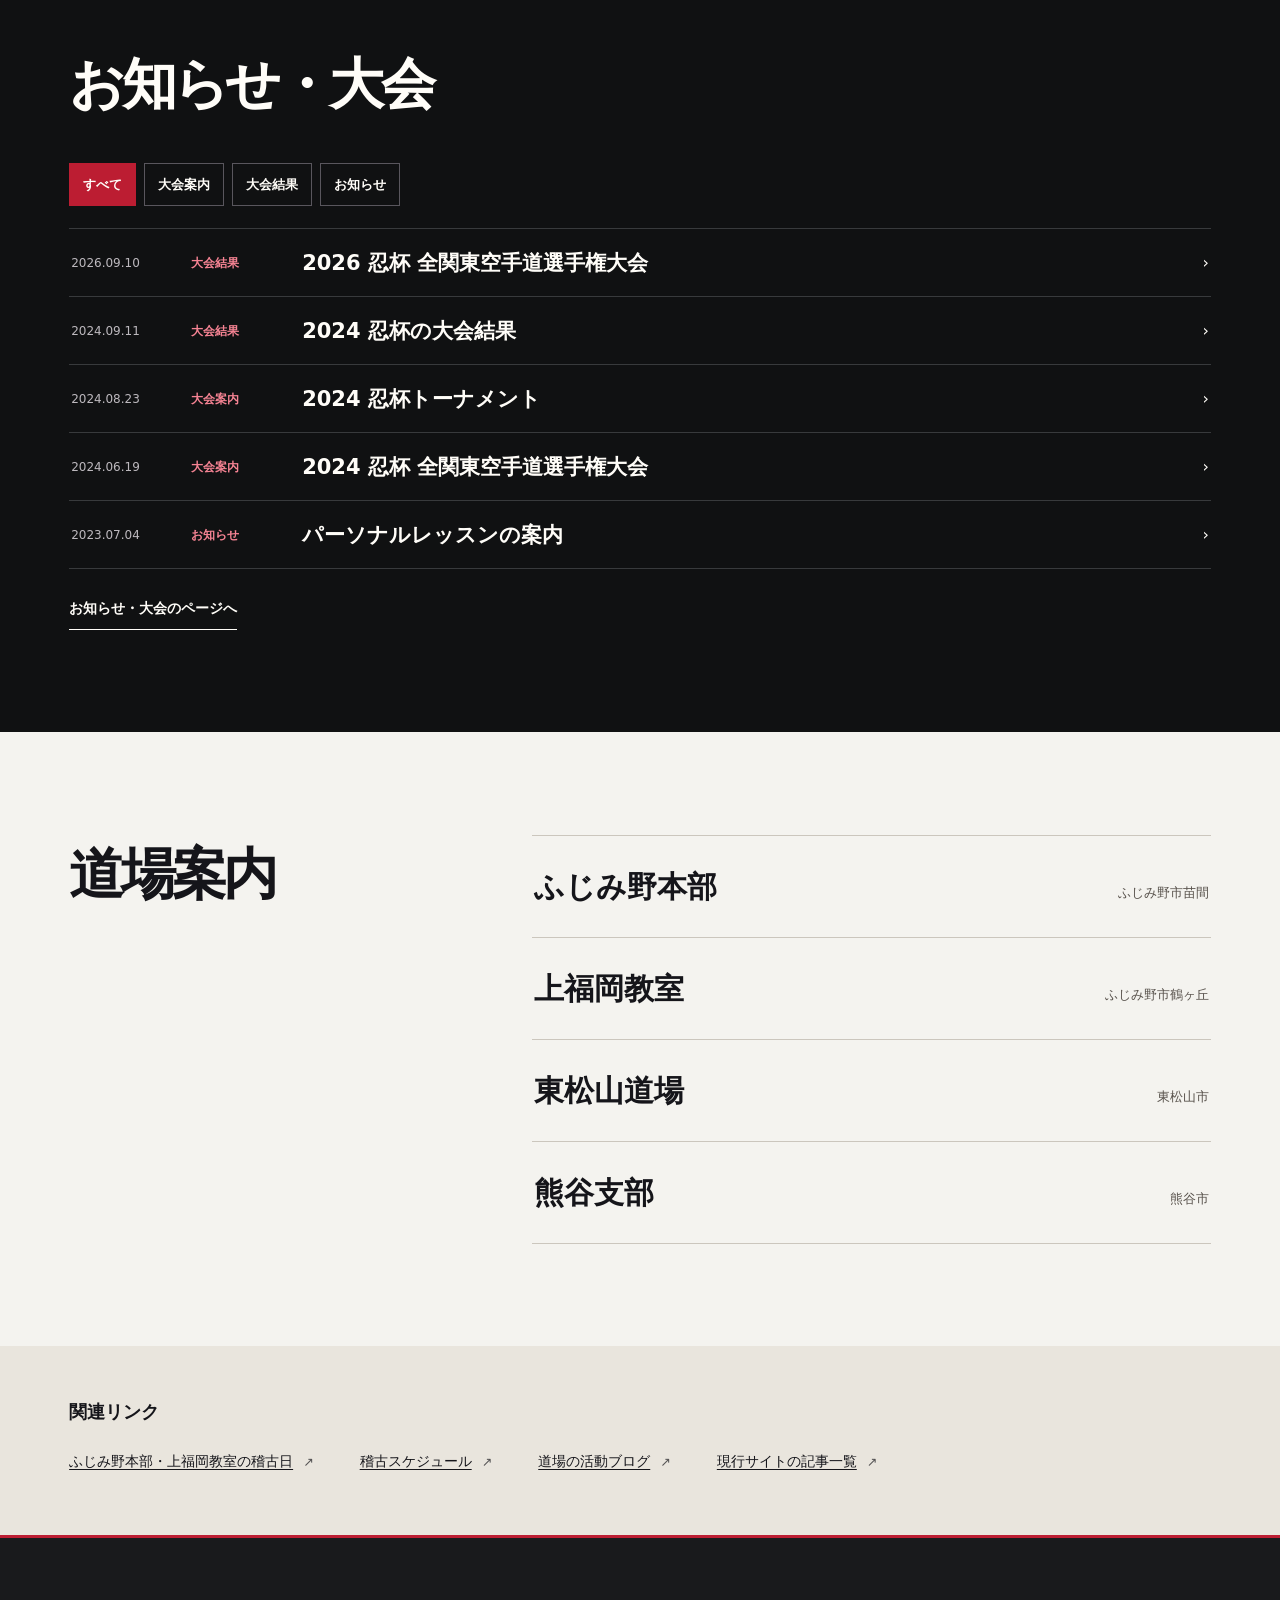
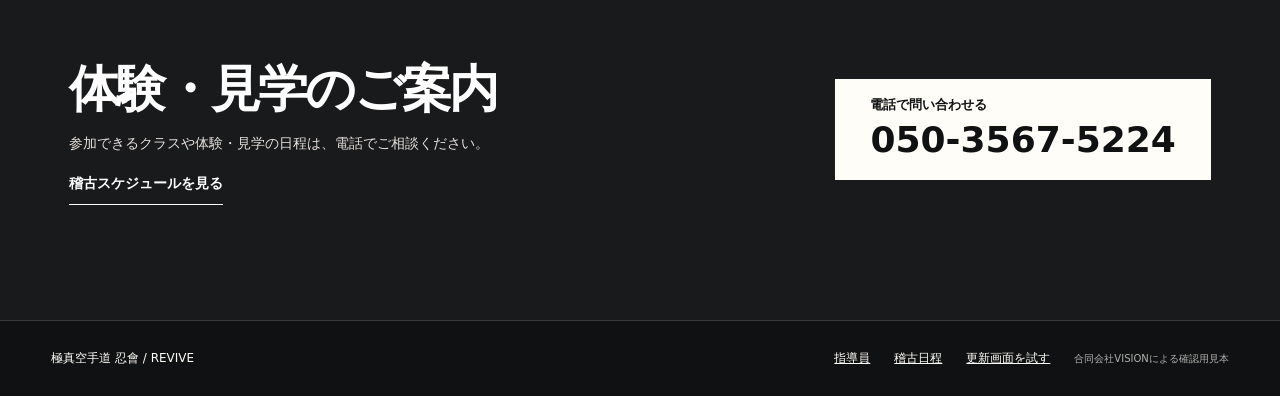
==== commit 2fceba49: "Refine dojo directory and trial information" ====
--- a/index.html
+++ b/index.html
@@ -21,7 +21,7 @@
 <header class="header">
 <a class="brand" href="#"><img class="brand-emblem" src="assets/shinobukai-emblem.png" alt="" width="44" height="44"><span class="brand-copy"><span class="brand-name">忍會 <span>/</span> REVIVE</span><small>極真空手道</small></span></a>
 <nav aria-label="メイン"><a href="#classes">クラス</a><a href="instructors.html">指導員</a><a href="events.html">お知らせ・大会</a><a href="dojos.html">道場案内</a></nav>
-<a class="button primary header-cta" href="#trial">体験・見学 <span aria-hidden="true">↗</span></a>
+<a class="button primary header-cta" href="#trial">体験・見学</a>
 </header>
 <main>
 <section class="hero" aria-labelledby="hero-title">
@@ -29,21 +29,21 @@
 <p class="eyebrow">ふじみ野・上福岡の空手道場</p>
 <h1 id="hero-title"><span>極真空手道 忍會</span><strong><b>REVIVE</b></strong></h1>
 <p class="hero-copy">空手・キックボクシング</p>
-<a class="button primary" href="#trial">体験・見学のご案内 <span aria-hidden="true">↗</span></a>
+<a class="button primary" href="#trial">体験・見学のご案内</a>
 </div>
 <div class="opening-gallery">
 <div class="opening-stage" id="opening-stage">
 <figure class="opening-shot current" data-scene="coach">
 <div class="coach-cutout"><img class="opening-photo" src="assets/horikoshi-cutout.webp" alt="道着姿でトロフィーと盾を持つ堀越逸豊" fetchpriority="high" width="760" height="1412"></div>
-<figcaption><span>代表</span><strong>堀越 逸豊</strong><a href="instructors.html">指導員紹介 ↗</a></figcaption>
+<figcaption><span>代表</span><strong>堀越 逸豊</strong><a href="instructors.html">指導員紹介</a></figcaption>
 </figure>
 <figure class="opening-shot" data-scene="practice" inert aria-hidden="true">
 <img class="opening-photo" src="assets/training.webp" alt="道場で行うミット稽古" width="385" height="435">
-<figcaption><span>稽古風景</span><strong>空手・キックボクシング</strong><a href="#classes">クラス案内 ↗</a></figcaption>
+<figcaption><span>稽古風景</span><strong>空手・キックボクシング</strong><a href="#classes">クラス案内</a></figcaption>
 </figure>
 <figure class="opening-shot" data-scene="cup" inert aria-hidden="true">
 <img class="opening-photo" src="assets/cup-2026.webp" alt="2026年の忍杯の会場で撮影された集合写真" width="800" height="533">
-<figcaption><span>2026年</span><strong>忍杯 全関東空手道選手権大会</strong><a href="events.html">大会ページ ↗</a></figcaption>
+<figcaption><span>2026年</span><strong>忍杯 全関東空手道選手権大会</strong><a href="events.html">大会ページ</a></figcaption>
 </figure>
 </div>
 <div class="opening-controls" aria-label="忍會の写真を切り替える" hidden>
@@ -55,23 +55,23 @@
 <a class="hero-scroll" href="#classes">稽古を知る <span aria-hidden="true">↓</span></a>
 </section>
 <div class="shortcuts">
-<a href="#classes">空手・キックボクシング <span aria-hidden="true">↗</span></a>
-<a href="schedule.html">稽古スケジュール <span aria-hidden="true">↗</span></a>
-<a href="events.html">忍杯・大会案内 <span aria-hidden="true">↗</span></a>
+<a href="#classes">空手・キックボクシング</a>
+<a href="schedule.html">稽古スケジュール</a>
+<a href="events.html">忍杯・大会案内</a>
 </div>
 <section id="classes" class="section paper training">
 <div class="section-inner">
-<div class="section-heading" data-reveal><p class="eyebrow">TRAINING</p><h2>クラス案内</h2></div>
+<div class="section-heading" data-reveal><h2>クラス案内</h2></div>
 <div class="training-layout"><div class="classes" data-reveal>
 <article><h3>極真空手</h3><p>幼年から一般まで。道場で、基本から一つずつ稽古を重ねます。</p></article>
 <article><h3>キックボクシング</h3><p>高校生から。クラスや参加方法は、体験の際にご相談ください。</p></article>
 </div><figure class="training-photo" data-reveal><img src="assets/training.webp" alt="道場でミットを使って稽古する様子" width="385" height="435" loading="lazy"><figcaption>道場での稽古風景</figcaption></figure></div>
-<a class="text-link" href="instructors.html">指導員を見る <span aria-hidden="true">↗</span></a>
+<a class="text-link" href="instructors.html">指導員を見る</a>
 </div>
 </section>
 <section id="news" class="section">
 <div class="section-inner">
-<div class="section-heading" data-reveal><p class="eyebrow">NEWS &amp; EVENTS</p><h2>お知らせ・大会</h2></div>
+<div class="section-heading" data-reveal><h2>お知らせ・大会</h2></div>
 <div class="filters" data-reveal role="group" aria-label="記事を絞り込む">
 <button type="button" data-filter="すべて" aria-pressed="true">すべて</button>
 <button type="button" data-filter="大会案内" aria-pressed="false">大会案内</button>
@@ -79,28 +79,34 @@
 <button type="button" data-filter="お知らせ" aria-pressed="false">お知らせ</button>
 </div>
 <div id="news-list" class="news-list"></div>
-<a class="text-link" href="events.html">お知らせ・大会のページへ <span aria-hidden="true">↗</span></a>
+<a class="text-link" href="events.html">お知らせ・大会のページへ</a>
 </div>
 </section>
-<section id="dojo" class="section paper">
-<div class="section-inner">
-<div class="section-heading" data-reveal><p class="eyebrow">DOJO</p><h2>道場案内</h2></div>
-<div class="dojo-grid" data-reveal>
-<a href="dojos.html#fujimino"><strong>ふじみ野本部</strong><span>営業日・稽古案内 ↗</span></a>
-<a href="dojos.html#kamifukuoka"><strong>上福岡教室</strong><span>稽古日を確認 ↗</span></a>
-<a href="dojos.html#higashimatsuyama"><strong>東松山道場</strong><span>道場案内 ↗</span></a>
-<a href="dojos.html#kumagaya"><strong>熊谷支部</strong><span>支部案内 ↗</span></a>
-</div>
+<section id="dojo" class="section paper" aria-labelledby="dojo-title">
+<div class="section-inner dojo-directory">
+<h2 id="dojo-title" data-reveal>道場案内</h2>
+<ul class="dojo-list" data-reveal>
+<li><a href="dojos.html#fujimino"><strong>ふじみ野本部</strong><span>ふじみ野市苗間</span></a></li>
+<li><a href="dojos.html#kamifukuoka"><strong>上福岡教室</strong><span>ふじみ野市鶴ヶ丘</span></a></li>
+<li><a href="dojos.html#higashimatsuyama"><strong>東松山道場</strong><span>東松山市</span></a></li>
+<li><a href="dojos.html#kumagaya"><strong>熊谷支部</strong><span>熊谷市</span></a></li>
+</ul>
 </div>
 </section>
-<section id="links" class="section paper links-section">
-<div class="section-inner"><div class="section-heading" data-reveal><p class="eyebrow">LINKS</p><h2>関連リンク</h2></div><div id="site-links" class="site-links" data-reveal></div></div>
+<section id="links" class="links-section paper" aria-labelledby="links-title">
+<div class="section-inner">
+<h2 id="links-title">関連リンク</h2>
+<ul id="site-links" class="related-links"></ul>
+</div>
 </section>
-<section id="trial" class="trial">
-<div class="section-inner" data-reveal>
-<p class="eyebrow">TRIAL</p><h2>まずは、道場へ。</h2>
-<p>体験・見学のお問い合わせは、道場へ直接ご連絡ください。</p>
-<div class="trial-actions"><a class="button light" href="tel:05035675224">電話で問い合わせる <span aria-hidden="true">↗</span></a><a class="text-link" href="https://shinobukai2019.amebaownd.com/" target="_blank" rel="noopener">現行サイトで確認 <span aria-hidden="true">↗</span></a></div>
+<section id="trial" class="trial" aria-labelledby="trial-title">
+<div class="section-inner trial-layout" data-reveal>
+<div>
+<h2 id="trial-title">体験・見学のご案内</h2>
+<p>参加できるクラスや体験・見学の日程は、電話でご相談ください。</p>
+<a class="text-link" href="schedule.html">稽古スケジュールを見る</a>
+</div>
+<a class="trial-phone" href="tel:05035675224"><span>電話で問い合わせる</span><strong>050-3567-5224</strong></a>
 </div>
 </section>
 </main>
--- a/site.css
+++ b/site.css
@@ -7,14 +7,13 @@
 .hero-media{position:absolute;z-index:-2;top:0;right:0;bottom:0;width:65%;overflow:hidden;background:#373236}.hero-media img{width:100%;height:100%;object-fit:cover;object-position:50% 9%;filter:saturate(.82) contrast(1.02) brightness(1.07);animation:photo-in 1.65s cubic-bezier(.2,.7,.24,1) both}
 .hero-content{padding:80px clamp(24px,7vw,120px) 85px;animation:text-in 1s ease-out both}.eyebrow{font-size:12px;font-weight:750;letter-spacing:.13em}.hero h1{line-height:1;font-weight:900}.hero h1 span{display:block;margin:21px 0 0;font-size:clamp(21px,3vw,39px);letter-spacing:.07em}.hero h1 strong{display:block;font:800 clamp(102px,16vw,250px)/.83 var(--display);letter-spacing:-.045em;margin:8px 0 24px}.hero-copy{font-weight:650;font-size:clamp(16px,2vw,24px);margin-bottom:24px}.hero-scroll{position:absolute;bottom:31px;right:clamp(18px,5vw,76px);font-size:12px;display:flex;gap:12px;color:#fff;align-items:center}.hero-scroll span{border:1px solid #fff9;width:39px;height:39px;display:grid;place-items:center;border-radius:50%}
 .shortcuts{display:grid;grid-template-columns:repeat(3,minmax(0,1fr));background:#1d1c20;border-top:1px solid var(--line)}.shortcuts a{display:flex;justify-content:space-between;align-items:center;padding:19px clamp(12px,4vw,52px);gap:8px;border-right:1px solid var(--line);font-weight:700;font-size:clamp(12px,1.4vw,15px)}.shortcuts a:hover{background:#28262a}
-.section-inner{width:min(calc(100% - 48px),1120px);margin:auto}.section{padding:clamp(60px,8vw,116px) 0}.paper{color:#15151a;background:var(--paper)}.section-heading{margin-bottom:28px}.section-heading .eyebrow{color:#d5485b}.paper .section-heading .eyebrow{color:#a5162c}.section-heading h2,.trial h2{font-size:clamp(31px,4.3vw,65px);font-weight:900;line-height:1.22;letter-spacing:-.055em;margin-top:6px}
+.section-inner{width:min(calc(100% - 48px),1120px);margin:auto}.section{padding:clamp(60px,8vw,116px) 0}.paper{color:#15151a;background:var(--paper)}.section-heading{margin-bottom:28px}.section-heading h2,.dojo-directory h2,.trial h2{font-size:clamp(31px,4.3vw,65px);font-weight:900;line-height:1.22;letter-spacing:-.055em;margin-top:6px}
 .training-layout{display:grid;grid-template-columns:1.16fr .84fr;gap:clamp(18px,5vw,70px);align-items:center}.training-layout img{width:100%;height:100%;max-height:360px;object-fit:cover;object-position:50% 32%}.classes{display:grid;gap:15px}.classes article{padding:15px 0;border-top:1px solid #bdbab6}.classes h3{font-size:clamp(19px,2.6vw,30px);font-weight:850}.classes p{margin-top:7px;color:#49454a;font-size:14px}.text-link{display:inline-flex;margin-top:20px;align-items:center;gap:20px;border-bottom:1px solid;padding:8px 0;font-weight:750;font-size:14px}
 .filters{display:flex;gap:8px;flex-wrap:wrap;margin-bottom:22px}.filters button,.edit-switch button{background:transparent;border:1px solid #59565d;padding:8px 13px;min-height:43px;font-size:13px;font-weight:750}.filters button[aria-pressed="true"]{background:#eee9e2;border-color:#eee9e2;color:#121216}.news-list{border-top:1px solid var(--line)}.news-item{display:grid;grid-template-columns:106px 97px 1fr auto;align-items:center;text-align:left;gap:14px;width:100%;padding:19px 2px;background:transparent;border:0;border-bottom:1px solid var(--line)}.news-item:hover{background:#232127}.news-item time,.news-item .category{font-size:12px}.news-item time{color:#bdb9be}.news-item .category{color:#f58393;font-weight:750}.news-item strong{font-size:clamp(15px,2vw,21px);line-height:1.35}.empty{padding:16px 0;color:#a8a4a9}
-.dojo-grid,.site-links{display:grid;grid-template-columns:repeat(2,minmax(0,1fr));gap:12px}.dojo-grid a,.site-links a{min-width:0;border:1px solid #c8c4bc;padding:18px 15px;display:grid;gap:4px;overflow-wrap:anywhere}.dojo-grid a:hover,.site-links a:hover{border-color:var(--red)}.dojo-grid strong{font-size:clamp(16px,3vw,25px)}.dojo-grid span,.site-links a{font-size:13px;font-weight:720}.links-section{padding-top:0}
-.trial{background:#a21a30;color:white;padding:clamp(65px,9vw,125px) 0}.trial p:not(.eyebrow){margin:13px 0 26px}.footer{padding:27px clamp(20px,4vw,64px);display:flex;gap:12px 24px;flex-wrap:wrap;align-items:center;border-top:1px solid var(--line);font-size:12px}.footer a{margin-left:auto;text-decoration:underline}.footer small{opacity:.68}
+.site-links{display:grid;grid-template-columns:repeat(2,minmax(0,1fr));gap:12px}.site-links a{min-width:0;border:1px solid #c8c4bc;padding:18px 15px;display:grid;gap:4px;overflow-wrap:anywhere}.site-links a:hover{border-color:var(--red)}.site-links a{font-size:13px;font-weight:720}
+.trial{background:#a21a30;color:white;padding:clamp(65px,9vw,125px) 0}.footer{padding:27px clamp(20px,4vw,64px);display:flex;gap:12px 24px;flex-wrap:wrap;align-items:center;border-top:1px solid var(--line);font-size:12px}.footer a{margin-left:auto;text-decoration:underline}.footer small{opacity:.68}
 dialog{border:0;background:var(--paper);color:#161619;width:min(680px,calc(100% - 28px));max-height:calc(100dvh - 24px);padding:clamp(19px,4vw,36px);overscroll-behavior:contain}dialog::backdrop{background:#08080bc4}.dialog-head{display:flex;align-items:center;justify-content:space-between;color:#942037;font-size:13px;font-weight:750;gap:14px}.close{width:44px;height:44px;background:transparent;border:1px solid #b9b4ab;border-radius:50%;font-size:24px}dialog h2{font-size:clamp(21px,5vw,33px);margin:9px 0 15px;line-height:1.25}#article-body{white-space:pre-wrap;overflow-wrap:anywhere}.article-photos{display:grid;gap:12px;margin:18px 0}.article-photos img{width:100%;background:#ddd}
 .editor{background:#eae7e0;color:#18181c}.edit-header{padding:16px clamp(17px,4vw,50px);display:flex;justify-content:space-between;align-items:center;background:#17161a;color:white;gap:12px}.edit-header a{border-bottom:1px solid #b3afb5;font-size:13px}.edit-main{width:min(calc(100% - 30px),700px);margin:31px auto 54px}.edit-main h1{font-size:clamp(27px,7vw,46px);line-height:1.2}.edit-hint{color:#57525a;font-size:13px;margin:8px 0 20px}.edit-switch{display:flex;gap:8px;margin-bottom:15px}.edit-switch button{border-color:#b4aeb4}.edit-switch button[aria-pressed="true"]{background:#252329;color:white;border-color:#252329}.edit-main form,.edit-main section{background:#faf8f3;padding:clamp(15px,4vw,26px);border:1px solid #d4cfc6;margin-bottom:18px}.edit-main h2{font-size:19px;margin-bottom:14px}.edit-main label{display:grid;gap:5px;margin:12px 0;font-size:13px;font-weight:750}.edit-main input,.edit-main select,.edit-main textarea{width:100%;min-width:0;background:#fff;border:1px solid #b5afb3;padding:9px 10px;font-weight:500;font-size:16px;border-radius:0}.edit-main input[type=date]{min-height:44px}.edit-main input[type=file]{font-size:14px}.field-heading{font-size:13px;font-weight:750;margin:14px 0 5px}.field-heading span{font-weight:450;color:#615a60;margin-left:7px}.link-input{display:grid;grid-template-columns:1fr 1.5fr auto;gap:6px;align-items:end}.link-input button{margin-bottom:12px}.secondary{display:inline-flex;align-items:center;min-height:42px;background:transparent;border:1px solid #b4aeb4;padding:6px 10px;font-size:13px;font-weight:700}.edit-actions{display:flex;gap:8px;flex-wrap:wrap;margin-top:18px}.edit-result{font-size:13px;margin-top:8px;color:#2e634e}.edit-result.error{color:#a51e31}.saved-row{display:flex;gap:9px;align-items:center;flex-wrap:wrap;padding:10px 0;border-top:1px solid #ddd7ce}.saved-row strong{font-size:13px;flex:1;overflow-wrap:anywhere}.photo-list{display:flex;flex-wrap:wrap;gap:9px}.photo-list figure{margin:0}.photo-list img{width:85px;height:64px;object-fit:cover}.photo-list button{font-size:12px;min-height:34px;padding:4px 8px}
 @keyframes text-in{from{opacity:0;transform:translateY(18px)}to{opacity:1;transform:none}}@keyframes photo-in{from{transform:scale(1.06);opacity:.4}to{transform:scale(1);opacity:1}}
 @media(max-width:700px){.header{min-height:65px;gap:10px}.header nav{display:none}.header-cta{min-height:40px;padding:6px 10px;gap:8px;font-size:12px}.hero{min-height:min(685px,86svh)}.hero::before{background:linear-gradient(0deg,#101012 4%,#141215d6 30%,#14121570 47%,transparent 68%)}.hero-media{width:100%}.hero-media img{object-position:49% 13%}.hero-content{padding-bottom:84px}.hero h1 strong{font-size:clamp(92px,25vw,132px)}.hero-scroll{bottom:17px;right:21px;gap:8px}.hero-scroll span{height:34px;width:34px}.shortcuts a{padding:13px 9px;line-height:1.35}.training-layout{grid-template-columns:1fr}.training-layout img{max-height:310px}.news-item{grid-template-columns:auto 1fr auto;gap:6px 10px;padding:13px 0}.news-item strong{grid-column:1 / span 2;grid-row:2}.news-item .arrow{grid-column:3;grid-row:1 / span 2}.footer a{margin-left:0}.footer small{width:100%}.link-input{grid-template-columns:1fr auto}.link-input label{grid-column:1;margin:4px 0}.link-input button{grid-column:2;grid-row:2;margin:0 0 4px}}
 @media(prefers-reduced-motion:reduce){html{scroll-behavior:auto}*,*::before,*::after{animation:none!important;transition:none!important}}
-.trial-actions{display:flex;align-items:center;flex-wrap:wrap;gap:14px 26px}.trial-actions .text-link{margin-top:0}.trial-actions .text-link:hover{color:#fff}
--- a/design.css
+++ b/design.css
@@ -1,11 +1,11 @@
 body { --accent-line: #c52138; }
 .header { position: sticky; top: 0; z-index: 5; }
 .footer a + a { margin-left: 0; }
-.header-cta, .hero .primary, .trial .button {
+.header-cta, .hero .primary {
   clip-path: polygon(0 0, calc(100% - 8px) 0, 100% 8px, 100% 100%, 0 100%);
   transition: background .22s ease, color .22s ease;
 }
-.header-cta:focus-visible, .hero .primary:focus-visible, .trial .button:focus-visible {
+.header-cta:focus-visible, .hero .primary:focus-visible {
   outline-offset: -4px;
 }
 .hero-media::after {
@@ -21,21 +21,6 @@
 .hero-content .eyebrow::before { content: ""; width: 21px; height: 2px; background: #f04f65; }
 .shortcuts { border-top: 2px solid var(--accent-line); }
 .shortcuts a { transition: background .22s ease; }
-.shortcuts a span, .dojo-grid a span:last-child { transition: transform .22s ease; }
-.shortcuts a:hover span, .dojo-grid a:hover span:last-child { transform: translateX(3px); }
-.section-heading .eyebrow, .trial .eyebrow {
-  display: flex;
-  align-items: center;
-  gap: 10px;
-  letter-spacing: .16em;
-}
-.section-heading .eyebrow::before, .trial .eyebrow::before {
-  content: "";
-  display: block;
-  width: 24px;
-  height: 2px;
-  background: currentColor;
-}
 .section-heading { margin-bottom: clamp(24px, 4vw, 45px); }
 .training-photo { margin: 0; position: relative; overflow: hidden; background: #1b1a1d; }
 .training-photo img { max-height: none; aspect-ratio: 1.15; object-position: 49% 37%; }
@@ -58,23 +43,6 @@
 .news-item:hover .arrow, .news-item:focus-visible .arrow { color: #ff8a9c; }
 .filters button { transition: background .2s ease, border-color .2s ease, color .2s ease; }
 .filters button[aria-pressed="true"] { border-color: #f58595; }
-.dojo-grid a, .links-section .site-links a {
-  background: #faf8f2;
-  border-top: 2px solid #b8b0aa;
-  transition: border-color .2s ease, background .2s ease;
-}
-.dojo-grid a:hover, .links-section .site-links a:hover { border-top-color: var(--accent-line); background: #fff; }
-.links-section .section-inner { padding-top: 34px; border-top: 1px solid #cec7bf; }
-.trial { position: relative; isolation: isolate; overflow: hidden; }
-.trial::after {
-  content: "";
-  position: absolute;
-  z-index: -1;
-  inset: -60% -26% -80% 64%;
-  transform: skewX(-22deg);
-  background: #72142655;
-}
-.trial .eyebrow { color: #ffe2e7; }
 .motion [data-reveal] { opacity: 0; transform: translateY(19px); }
 .motion [data-reveal].in-view, .motion [data-reveal]:focus-within {
   opacity: 1;
@@ -91,7 +59,6 @@
 }
 @media (max-width: 700px) {
   .training-photo img { aspect-ratio: 5 / 3; object-position: 48% 43%; }
-  .trial::after { left: 69%; }
 }
 @media (prefers-reduced-motion: reduce) {
   .hero-media::after { display: none; }
--- a/editorial.css
+++ b/editorial.css
@@ -12,17 +12,13 @@
 }
 .brand-name { font-weight: 850; letter-spacing: -.06em; }
 .header nav { font-size: 13px; }
-.header-cta, .hero .primary, .trial .button { clip-path: none; }
+.header-cta, .hero .primary { clip-path: none; }
 .header-cta { background: transparent; border: 1px solid #b85763; }
 .header-cta:hover { background: var(--red); border-color: var(--red); }
 .section-inner { width: min(calc(100% - var(--edge) * 2), 1200px); }
 .section-heading { position: relative; }
-.section-heading h2, .subhero h1 { letter-spacing: -.065em; }
-.section-heading .eyebrow, .trial .eyebrow {
-  font: 700 17px/1 var(--display);
-  letter-spacing: .14em;
-}
-.section-heading .eyebrow::before, .trial .eyebrow::before, .subhero-label::before {
+.section-heading h2, .dojo-directory h2, .subhero h1 { letter-spacing: -.065em; }
+.subhero-label::before {
   width: 18px;
   height: 1px;
 }
@@ -80,22 +76,18 @@
   padding-inline: clamp(10px, 3vw, 44px);
 }
 .shortcuts a:last-child { border-right: 1px solid var(--line); }
-.shortcuts a span { color: #ff8393; }
 .training-photo { border-bottom: 3px solid var(--red); }
 .training-photo img { filter: saturate(.81) contrast(1.05); aspect-ratio: 1.35; }
 .classes article { padding-block: clamp(16px, 2.3vw, 31px); }
 .classes h3 { letter-spacing: -.035em; }
-#news .section-heading .eyebrow { color: #ff8393; }
 .news-item { min-height: 68px; }
 .filters button[aria-pressed="true"] { background: var(--red); color: var(--white); border-color: var(--red); }
-.dojo-grid a, .links-section .site-links a, .branch, .schedule-list article {
+.branch, .schedule-list article {
   border: 1px solid #d4d0c9;
   border-left: 2px solid var(--red);
   background: var(--white);
 }
 .trial { background: #191a1c; border-top: 3px solid var(--red); }
-.trial::after { display: none; }
-.trial .eyebrow { color: #ff8393; }
 
 .subhero { background: var(--ink); border-bottom-width: 1px; }
 .subhero::after {
@@ -208,3 +200,52 @@
 @media (max-width: 700px) {
   .page-instructors .subhero::before { inset: -23% -8% -23% 47%; opacity: .26; }
 }
+
+.dojo-directory {
+  display: grid;
+  grid-template-columns: minmax(0, 1fr) minmax(0, 1.7fr);
+  align-items: start;
+  gap: clamp(24px, 5vw, 70px);
+}
+.dojo-list, .related-links { margin: 0; padding: 0; list-style: none; }
+.dojo-list li { border-bottom: 1px solid #cbc6bd; }
+.dojo-list li:first-child { border-top: 1px solid #cbc6bd; }
+.dojo-list a {
+  display: flex;
+  flex-wrap: wrap;
+  align-items: baseline;
+  justify-content: space-between;
+  gap: 0 18px;
+  padding: clamp(15px, 2vw, 25px) 2px;
+}
+.dojo-list strong { font-size: clamp(19px, 2.5vw, 30px); }
+.dojo-list span { font-size: 13px; color: #59534d; }
+.dojo-list a:hover strong, .related-links a:hover { color: #9c192c; }
+.dojo-list a:hover strong, .related-links a span:first-child { text-decoration: underline; text-underline-offset: .24em; }
+
+.links-section { padding-block: clamp(24px, 4vw, 52px); background: #e9e5dd; }
+.links-section .section-inner { display: grid; gap: 12px; }
+.links-section h2 { font-size: 18px; }
+.related-links { display: flex; flex-wrap: wrap; gap: 0 clamp(20px, 4vw, 46px); }
+.related-links li { max-width: 100%; }
+.related-links a, .site-links a { display: flex; align-items: baseline; justify-content: space-between; gap: 10px; }
+.related-links a { min-height: 44px; align-items: center; font-size: 14px; overflow-wrap: anywhere; }
+.external-icon { flex: none; opacity: .7; font-size: .9em; }
+
+.trial-layout { display: flex; flex-wrap: wrap; align-items: center; justify-content: space-between; gap: 28px 36px; }
+.trial h2 { font-size: clamp(26px, 4.1vw, 50px); }
+.trial p { margin-top: 12px; font-size: 14px; color: #e5dfdb; }
+.trial .text-link { margin-top: 8px; }
+.trial-phone {
+  display: grid;
+  background: var(--white);
+  color: var(--ink);
+  padding: 15px clamp(18px, 3vw, 35px);
+  transition: background .2s ease;
+}
+.trial-phone:hover { background: #ffe9ec; }
+.trial-phone span { font-size: 13px; font-weight: 650; }
+.trial-phone strong { font-size: clamp(23px, 3vw, 36px); font-variant-numeric: tabular-nums; line-height: 1.35; }
+@media (max-width: 700px) {
+  .dojo-directory { grid-template-columns: 1fr; }
+}
